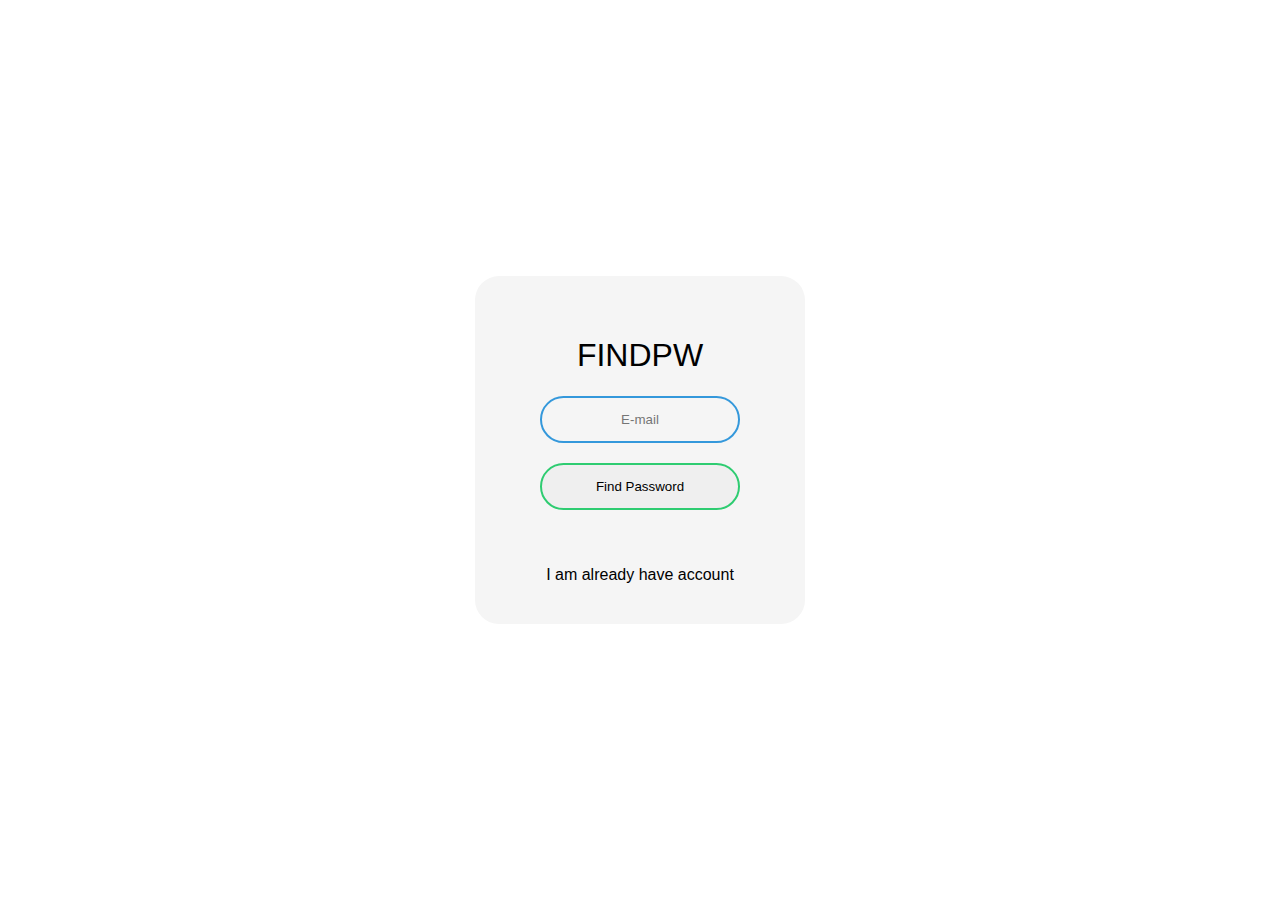
==== WebContent/Find_pw.html @ 020d3e40 "Base_req" ====
<html>

<head>
    <title>
        Perseus Online Judge
    </title>
    <meta name=viewport content="width=device-width, initial-scale=1, user-scalable=0">
    <meta charset="utf-8">
    <meta http-equiv="X-UA-Compatible">
    <link rel="stylesheet" href="css/login.css">
</head>

<body>
    <div class="box">
        <h1></h1>
        <h1>FindPW</h1>
        <input id="id" type="text" placeholder="E-mail">
        <input type="submit" value="Find Password" onclick="">
        <br><br>

        <a href="login.html">I am already have account</a>
        <br>
    </div>
</body>

</html>


<script src=""></script>
<script src=""></script>
---- WebContent/css/login.css ----
body {
    margin: 0px;
    background-color: white;
    padding: 0px;
    font-family: sans-serif;
}

.box {
    width: 250px;
    padding: 40px;
    position: absolute;
    top: 50%;
    left: 50%;
    transform: translate(-50%, -50%);
    text-align: center;
    border-radius: 24px;
    background: rgb(245, 245, 245);
}

.box h1 {
    color: black;
    text-transform: uppercase;
    font-weight: 500;
}

.box input[type="text"],
.box input[type="password"] {
    border: 0;
    background: none;
    display: block;
    margin: 20px auto;
    text-align: center;
    border: 2px solid #3498db;
    padding: 14px 8px;
    width: 200px;
    outline: none;
    color: black;
    border-radius: 24px;
    transition: 0.2s;
}

.box input[type="text"]:focus,
.box input[type="password"]:focus {
    width: 230px;
    border-color: #2ecc71;
}

.box input[type="submit"] {
    border: 0;
    background-color: none;
    display: block;
    margin: 20px auto;
    text-align: center;
    border: 2px solid #2ecc71;
    padding: 14px 40px;
    width: 200px;
    outline: none;
    border-radius: 24px;
    transition: 0.2s;
    cursor: pointer;
    color: black;
}

.box input[type="submit"]:hover {
    background: #2ecc71;
}

a {
    text-decoration: none;
    color: black;
}
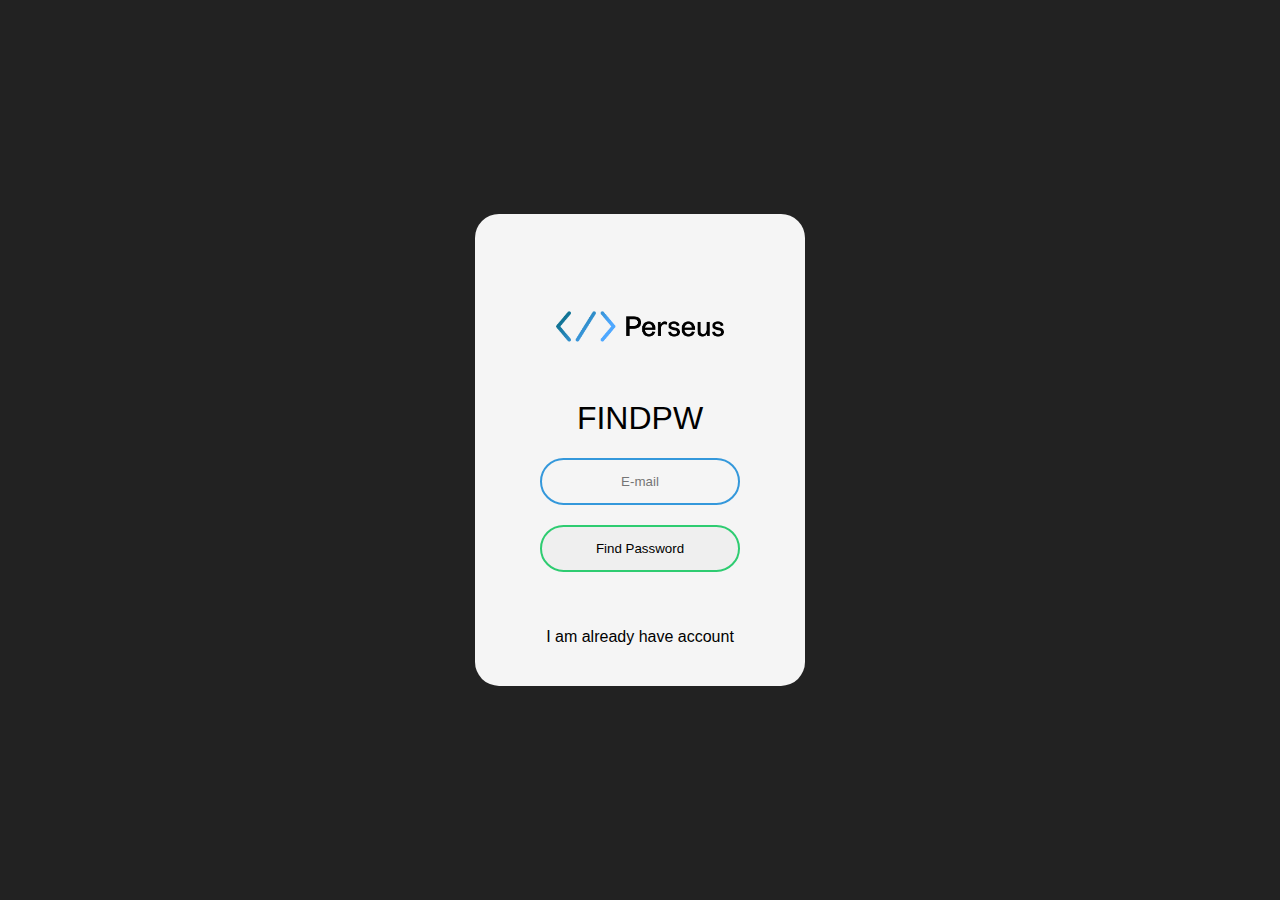
==== commit a940ca1a: "mod" ====
--- a/WebContent/Find_pw.html
+++ b/WebContent/Find_pw.html
@@ -7,12 +7,13 @@
     <meta name=viewport content="width=device-width, initial-scale=1, user-scalable=0">
     <meta charset="utf-8">
     <meta http-equiv="X-UA-Compatible">
+    <link rel="shortcut icon" href="img/profile.png">
     <link rel="stylesheet" href="css/login.css">
 </head>
 
 <body>
     <div class="box">
-        <h1></h1>
+        <h1><img src="img/cover.png" width="250px" height="auto"></h1>
         <h1>FindPW</h1>
         <input id="id" type="text" placeholder="E-mail">
         <input type="submit" value="Find Password" onclick="">
--- a/WebContent/css/login.css
+++ b/WebContent/css/login.css
@@ -1,6 +1,6 @@
 body {
     margin: 0px;
-    background-color: white;
+    background-color: #222;
     padding: 0px;
     font-family: sans-serif;
 }
